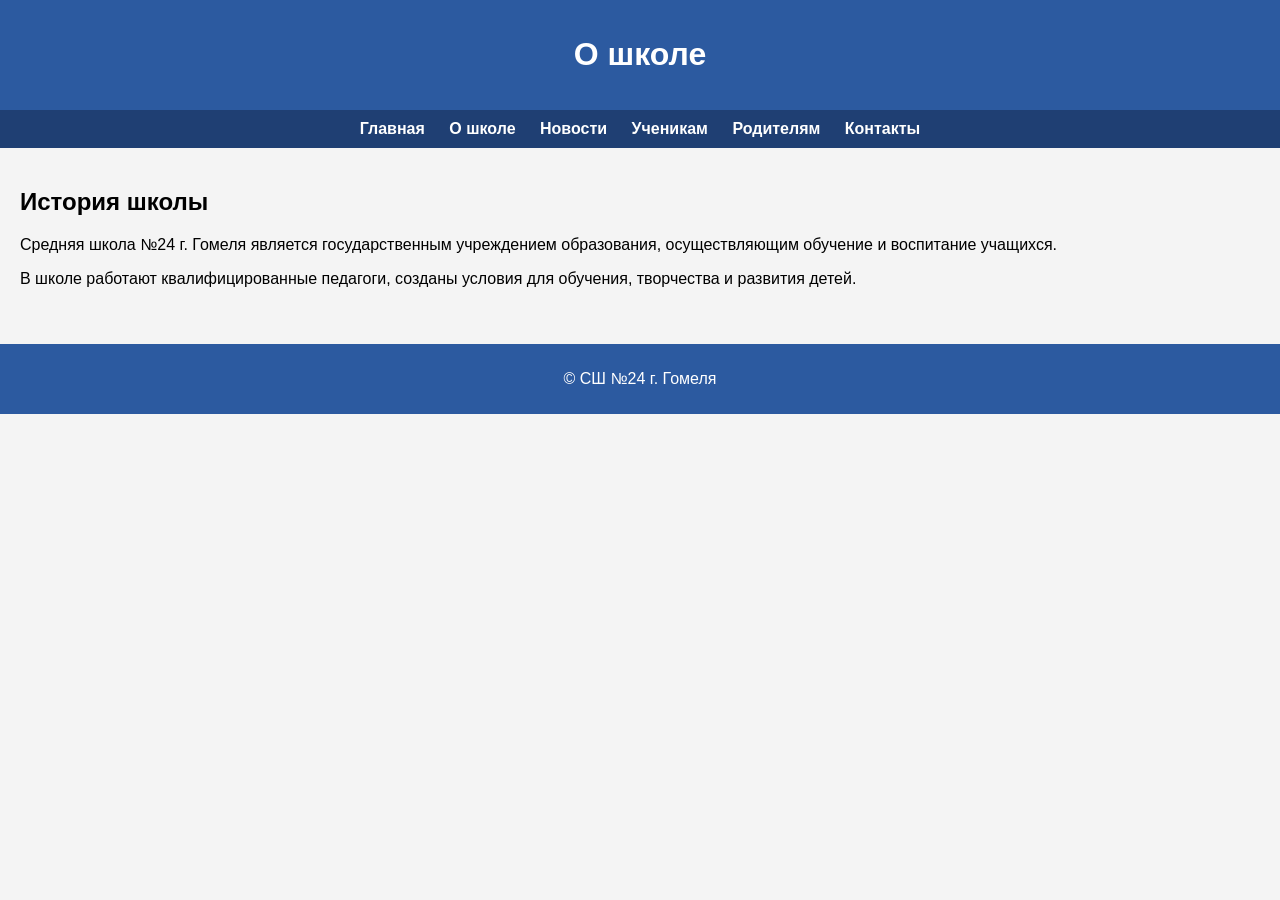
==== about.html @ 945639e1 "first commit" ====
<!DOCTYPE html>
<html>

<head>
<meta charset="UTF-8">
<title>О школе</title>
<link rel="stylesheet" href="style.css">
</head>

<body>

<header>
<h1>О школе</h1>
</header>

<nav>
<a href="index.html">Главная</a>
<a href="about.html">О школе</a>
<a href="news.html">Новости</a>
<a href="students.html">Ученикам</a>
<a href="parents.html">Родителям</a>
<a href="contacts.html">Контакты</a>
</nav>

<div class="container">

<h2>История школы</h2>

<p>
Средняя школа №24 г. Гомеля является государственным учреждением
образования, осуществляющим обучение и воспитание учащихся.
</p>

<p>
В школе работают квалифицированные педагоги,
созданы условия для обучения, творчества и развития детей.
</p>

</div>

<footer>
<p>© СШ №24 г. Гомеля</p>
</footer>

</body>
</html>
---- style.css ----
body{
font-family: Arial, sans-serif;
margin:0;
background:#f4f4f4;
}

header{
background:#2c5aa0;
color:white;
padding:15px;
text-align:center;
}

nav{
background:#1f3f73;
padding:10px;
text-align:center;
}

nav a{
color:white;
margin:10px;
text-decoration:none;
font-weight:bold;
}

nav a:hover{
text-decoration:underline;
}

.container{
padding:20px;
}

footer{
background:#2c5aa0;
color:white;
text-align:center;
padding:10px;
margin-top:20px;
}
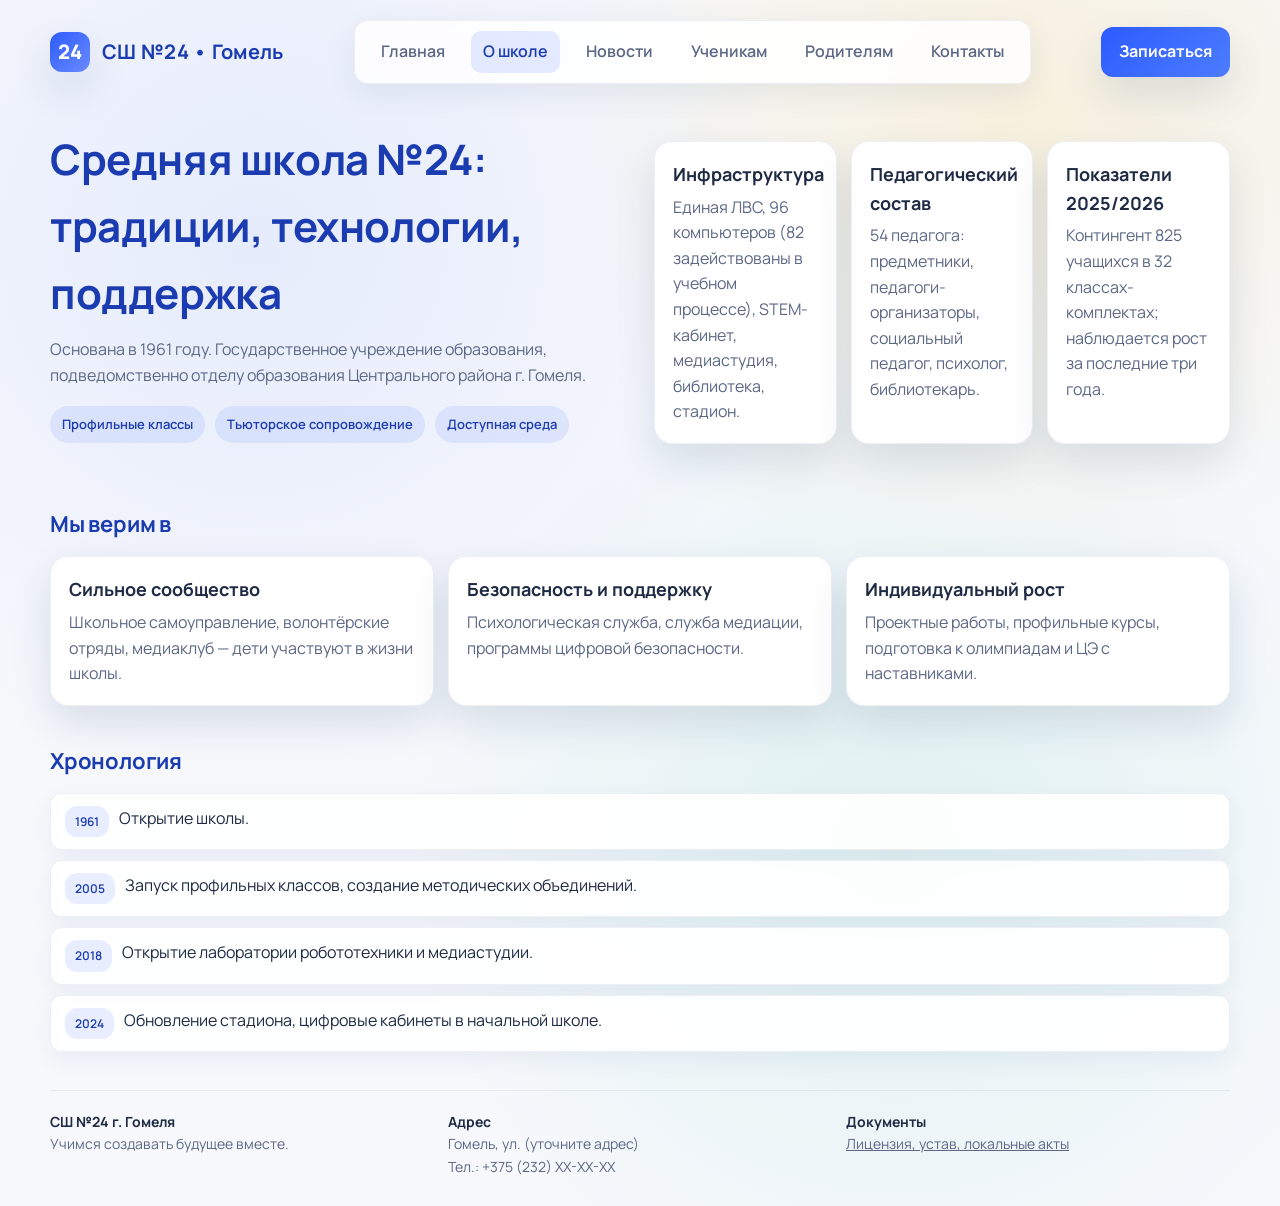
==== commit 73a59838: "Обновил контакты на главной" ====
--- a/about.html
+++ b/about.html
@@ -1,46 +1,95 @@
 <!DOCTYPE html>
-<html>
+<html lang="ru">
+<head>
+  <meta charset="UTF-8">
+  <title>О школе — СШ №24 г. Гомеля</title>
+  <link rel="stylesheet" href="style.css">
+</head>
+<body>
+<div class="page">
+  <div class="wrapper">
+    <div class="topbar">
+      <div class="brand">
+        <div class="emblem">24</div>
+        <span>СШ №24 • Гомель</span>
+      </div>
+      <nav class="nav">
+        <a href="index.html">Главная</a>
+        <a class="is-active" href="about.html">О школе</a>
+        <a href="news.html">Новости</a>
+        <a href="students.html">Ученикам</a>
+        <a href="parents.html">Родителям</a>
+        <a href="contacts.html">Контакты</a>
+      </nav>
+      <a class="cta" href="contacts.html">Записаться</a>
+    </div>
 
-<head>
-<meta charset="UTF-8">
-<title>О школе</title>
-<link rel="stylesheet" href="style.css">
-</head>
+    <section class="hero">
+      <div class="hero-text">
+        <h1>Средняя школа №24: традиции, технологии, поддержка</h1>
+        <p>Основана в 1961 году. Государственное учреждение образования, подведомственно отделу образования Центрального района г. Гомеля.</p>
+        <div class="hero-badges">
+          <span class="badge">Профильные классы</span>
+          <span class="badge">Тьюторское сопровождение</span>
+          <span class="badge">Доступная среда</span>
+        </div>
+      </div>
+      <div class="stat-cards">
+        <div class="card">
+          <h3>Инфраструктура</h3>
+          <p>Единая ЛВС, 96 компьютеров (82 задействованы в учебном процессе), STEM-кабинет, медиастудия, библиотека, стадион.</p>
+        </div>
+        <div class="card">
+          <h3>Педагогический состав</h3>
+          <p>54 педагога: предметники, педагоги-организаторы, социальный педагог, психолог, библиотекарь.</p>
+        </div>
+        <div class="card">
+          <h3>Показатели 2025/2026</h3>
+          <p>Контингент 825 учащихся в 32 классах-комплектах; наблюдается рост за последние три года.</p>
+        </div>
+      </div>
+    </section>
 
-<body>
+    <section class="section">
+      <div class="section-header">
+        <h2 class="section-title">Мы верим в</h2>
+      </div>
+      <div class="grid-3">
+        <div class="card">
+          <h3>Сильное сообщество</h3>
+          <p class="muted">Школьное самоуправление, волонтёрские отряды, медиаклуб — дети участвуют в жизни школы.</p>
+        </div>
+        <div class="card">
+          <h3>Безопасность и поддержку</h3>
+          <p class="muted">Психологическая служба, служба медиации, программы цифровой безопасности.</p>
+        </div>
+        <div class="card">
+          <h3>Индивидуальный рост</h3>
+          <p class="muted">Проектные работы, профильные курсы, подготовка к олимпиадам и ЦЭ с наставниками.</p>
+        </div>
+      </div>
+    </section>
 
-<header>
-<h1>О школе</h1>
-</header>
+    <section class="section">
+      <div class="section-header">
+        <h2 class="section-title">Хронология</h2>
+      </div>
+      <ul class="list">
+        <li><span class="tag">1961</span> <span>Открытие школы.</span></li>
+        <li><span class="tag">2005</span> <span>Запуск профильных классов, создание методических объединений.</span></li>
+        <li><span class="tag">2018</span> <span>Открытие лаборатории робототехники и медиастудии.</span></li>
+        <li><span class="tag">2024</span> <span>Обновление стадиона, цифровые кабинеты в начальной школе.</span></li>
+      </ul>
+    </section>
 
-<nav>
-<a href="index.html">Главная</a>
-<a href="about.html">О школе</a>
-<a href="news.html">Новости</a>
-<a href="students.html">Ученикам</a>
-<a href="parents.html">Родителям</a>
-<a href="contacts.html">Контакты</a>
-</nav>
-
-<div class="container">
-
-<h2>История школы</h2>
-
-<p>
-Средняя школа №24 г. Гомеля является государственным учреждением
-образования, осуществляющим обучение и воспитание учащихся.
-</p>
-
-<p>
-В школе работают квалифицированные педагоги,
-созданы условия для обучения, творчества и развития детей.
-</p>
-
+    <div class="footer">
+      <div class="row">
+        <div><strong>СШ №24 г. Гомеля</strong><br>Учимся создавать будущее вместе.</div>
+        <div><strong>Адрес</strong><br>Гомель, ул. (уточните адрес) <br>Тел.: +375 (232) ХХ-ХХ-ХХ</div>
+        <div><strong>Документы</strong><br><a href="parents.html">Лицензия, устав, локальные акты</a></div>
+      </div>
+    </div>
+  </div>
 </div>
-
-<footer>
-<p>© СШ №24 г. Гомеля</p>
-</footer>
-
 </body>
-</html>+</html>
--- a/style.css
+++ b/style.css
@@ -1,41 +1,305 @@
-body{
-font-family: Arial, sans-serif;
-margin:0;
-background:#f4f4f4;
-}
-
-header{
-background:#2c5aa0;
-color:white;
-padding:15px;
-text-align:center;
-}
-
-nav{
-background:#1f3f73;
-padding:10px;
-text-align:center;
-}
-
-nav a{
-color:white;
-margin:10px;
-text-decoration:none;
-font-weight:bold;
-}
-
-nav a:hover{
-text-decoration:underline;
-}
-
-.container{
-padding:20px;
-}
-
-footer{
-background:#2c5aa0;
-color:white;
-text-align:center;
-padding:10px;
-margin-top:20px;
-}+@import url('https://fonts.googleapis.com/css2?family=Manrope:wght@400;500;600;700&display=swap');
+
+* {
+  box-sizing: border-box;
+}
+
+:root {
+  --primary: #2d5bff;
+  --primary-dark: #1b3bb0;
+  --accent: #ffb703;
+  --text: #1f2a44;
+  --muted: #5b6785;
+  --card: #ffffff;
+  --bg: #f6f8fc;
+  --shadow: 0 18px 40px rgba(18, 46, 94, 0.12);
+  --radius: 18px;
+}
+
+body {
+  margin: 0;
+  font-family: 'Manrope', 'Segoe UI', sans-serif;
+  background: radial-gradient(circle at 20% 20%, rgba(45, 91, 255, 0.08), transparent 38%),
+              radial-gradient(circle at 80% 10%, rgba(255, 183, 3, 0.12), transparent 32%),
+              radial-gradient(circle at 70% 70%, rgba(28, 180, 146, 0.1), transparent 40%),
+              var(--bg);
+  color: var(--text);
+  line-height: 1.6;
+  min-height: 100vh;
+}
+
+a {
+  color: inherit;
+}
+
+.page {
+  position: relative;
+  overflow: hidden;
+}
+
+.wrapper {
+  width: min(1180px, 94vw);
+  margin: 0 auto;
+}
+
+.topbar {
+  display: flex;
+  align-items: center;
+  justify-content: space-between;
+  padding: 20px 0 10px;
+}
+
+.brand {
+  display: flex;
+  align-items: center;
+  gap: 12px;
+  font-weight: 700;
+  font-size: 20px;
+  letter-spacing: 0.3px;
+  color: var(--primary-dark);
+}
+
+.brand .emblem {
+  width: 40px;
+  height: 40px;
+  border-radius: 12px;
+  background: linear-gradient(135deg, var(--primary), #6a8bff);
+  display: grid;
+  place-items: center;
+  color: #fff;
+  font-weight: 800;
+  box-shadow: var(--shadow);
+}
+
+.nav {
+  display: flex;
+  align-items: center;
+  gap: 14px;
+  background: rgba(255, 255, 255, 0.85);
+  border: 1px solid rgba(33, 62, 119, 0.08);
+  padding: 10px 14px;
+  border-radius: 14px;
+  backdrop-filter: blur(8px);
+  box-shadow: 0 10px 30px rgba(18, 46, 94, 0.08);
+}
+
+.nav a {
+  text-decoration: none;
+  color: var(--muted);
+  font-weight: 600;
+  padding: 8px 12px;
+  border-radius: 10px;
+  transition: all 0.18s ease;
+}
+
+.nav a:hover,
+.nav a.is-active {
+  color: var(--primary-dark);
+  background: rgba(45, 91, 255, 0.12);
+}
+
+.cta {
+  display: inline-flex;
+  align-items: center;
+  gap: 8px;
+  padding: 12px 18px;
+  border-radius: 12px;
+  background: linear-gradient(135deg, var(--primary), #4c7dff);
+  color: #fff;
+  font-weight: 700;
+  text-decoration: none;
+  box-shadow: var(--shadow);
+  transition: transform 0.12s ease, box-shadow 0.12s ease;
+}
+
+.cta:hover {
+  transform: translateY(-1px);
+  box-shadow: 0 20px 45px rgba(18, 46, 94, 0.18);
+}
+
+.hero {
+  display: grid;
+  grid-template-columns: repeat(auto-fit, minmax(280px, 1fr));
+  gap: 28px;
+  padding: 32px 0 10px;
+  align-items: center;
+}
+
+.hero-text h1 {
+  margin: 0 0 10px;
+  font-size: clamp(28px, 4vw, 42px);
+  color: var(--primary-dark);
+  letter-spacing: -0.4px;
+}
+
+.hero-text p {
+  margin: 0 0 18px;
+  color: var(--muted);
+  font-size: 16px;
+}
+
+.hero-badges {
+  display: flex;
+  gap: 10px;
+  flex-wrap: wrap;
+  margin-bottom: 16px;
+}
+
+.badge {
+  padding: 8px 12px;
+  border-radius: 30px;
+  background: rgba(45, 91, 255, 0.1);
+  color: var(--primary-dark);
+  font-weight: 600;
+  font-size: 13px;
+}
+
+.stat-cards {
+  display: grid;
+  grid-template-columns: repeat(auto-fit, minmax(180px, 1fr));
+  gap: 14px;
+}
+
+.card {
+  background: var(--card);
+  border-radius: var(--radius);
+  padding: 18px;
+  box-shadow: var(--shadow);
+  border: 1px solid rgba(33, 62, 119, 0.08);
+}
+
+.card h3 {
+  margin: 0 0 6px;
+  font-size: 18px;
+}
+
+.card p {
+  margin: 0;
+  color: var(--muted);
+}
+
+.pill {
+  display: inline-flex;
+  align-items: center;
+  gap: 8px;
+  padding: 8px 12px;
+  border-radius: 14px;
+  background: rgba(0, 0, 0, 0.04);
+  color: var(--muted);
+  font-weight: 600;
+  font-size: 14px;
+}
+
+.section {
+  margin: 38px 0;
+}
+
+.section-header {
+  display: flex;
+  align-items: center;
+  justify-content: space-between;
+  gap: 12px;
+  margin-bottom: 14px;
+}
+
+.section-title {
+  margin: 0;
+  font-size: 22px;
+  color: var(--primary-dark);
+  letter-spacing: -0.2px;
+}
+
+.muted {
+  color: var(--muted);
+}
+
+.grid-3 {
+  display: grid;
+  grid-template-columns: repeat(auto-fit, minmax(260px, 1fr));
+  gap: 14px;
+}
+
+.list {
+  padding: 0;
+  margin: 0;
+  list-style: none;
+  display: grid;
+  gap: 10px;
+}
+
+.list li {
+  display: flex;
+  align-items: flex-start;
+  gap: 10px;
+  padding: 12px 14px;
+  background: rgba(255, 255, 255, 0.9);
+  border: 1px solid rgba(33, 62, 119, 0.08);
+  border-radius: 12px;
+  box-shadow: 0 8px 24px rgba(18, 46, 94, 0.06);
+}
+
+.tag {
+  display: inline-block;
+  padding: 6px 10px;
+  border-radius: 12px;
+  background: rgba(45, 91, 255, 0.1);
+  color: var(--primary-dark);
+  font-weight: 600;
+  font-size: 12px;
+}
+
+.news-card {
+  display: grid;
+  gap: 8px;
+}
+
+.news-card .date {
+  font-size: 13px;
+  color: var(--muted);
+}
+
+.news-card h4 {
+  margin: 0;
+  font-size: 18px;
+  color: var(--text);
+}
+
+.two-col {
+  display: grid;
+  grid-template-columns: repeat(auto-fit, minmax(260px, 1fr));
+  gap: 18px;
+}
+
+.footer {
+  margin-top: 32px;
+  padding: 20px 0 28px;
+  border-top: 1px solid rgba(33, 62, 119, 0.08);
+  color: var(--muted);
+  font-size: 14px;
+}
+
+.footer .row {
+  display: grid;
+  grid-template-columns: repeat(auto-fit, minmax(240px, 1fr));
+  gap: 14px;
+}
+
+.footer strong {
+  color: var(--text);
+}
+
+@media (max-width: 640px) {
+  .nav {
+    flex-wrap: wrap;
+    justify-content: center;
+  }
+  .topbar {
+    flex-direction: column;
+    align-items: flex-start;
+    gap: 10px;
+  }
+  .cta {
+    width: 100%;
+    justify-content: center;
+  }
+}
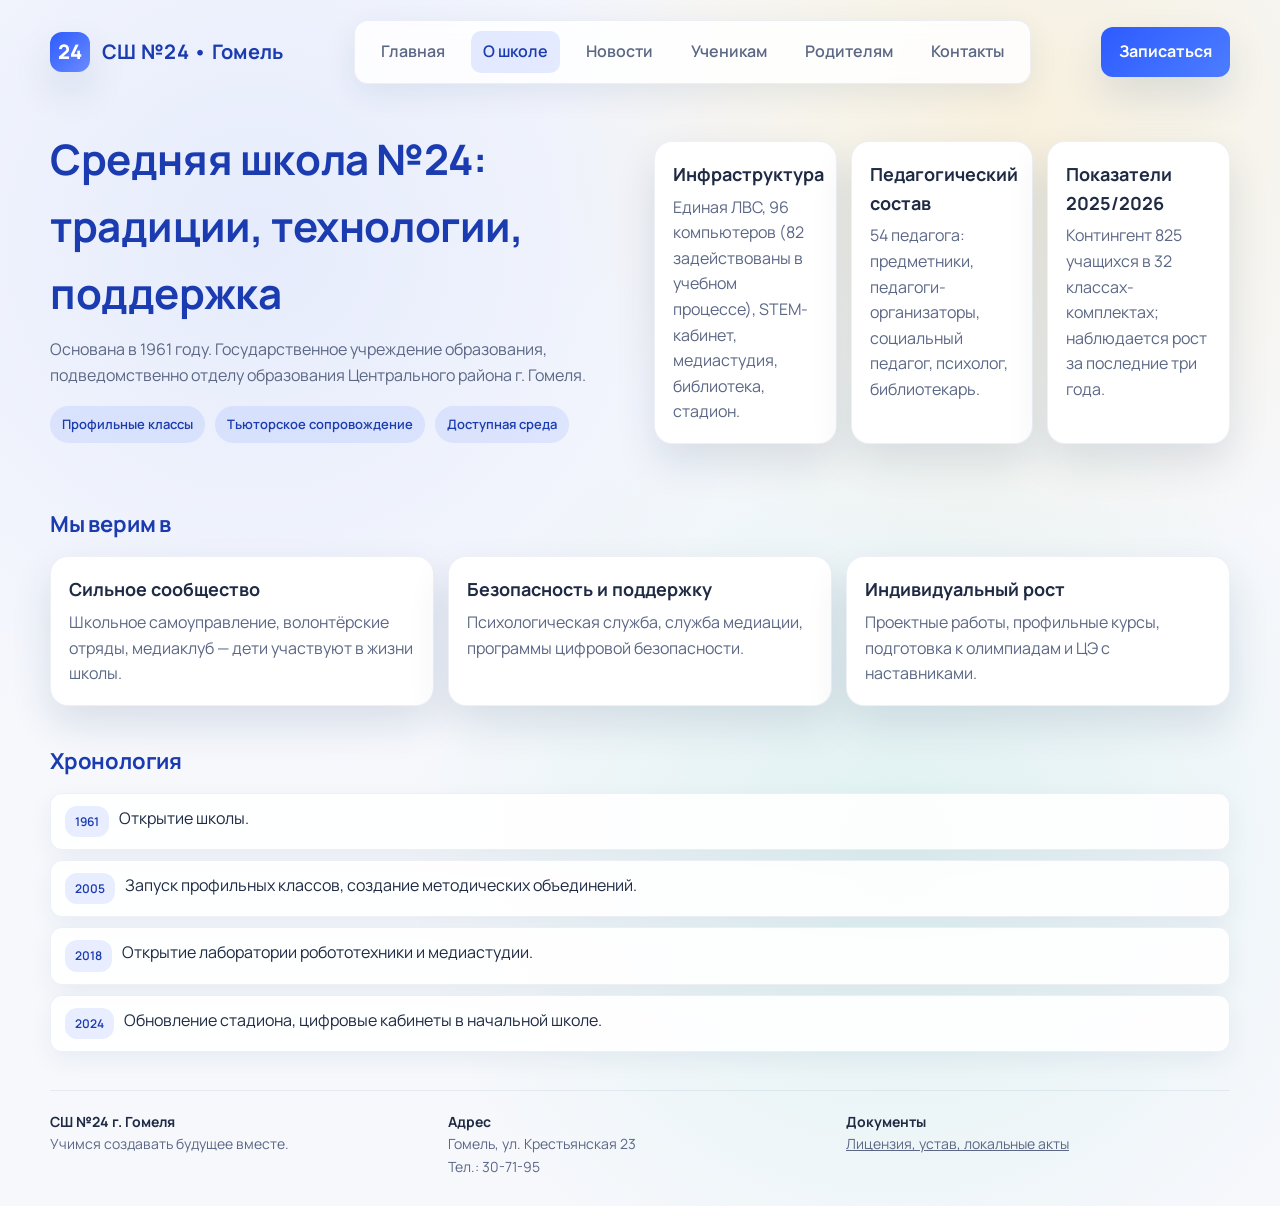
==== commit 07bb5b51: "Обновил контакты на главной" ====
--- a/about.html
+++ b/about.html
@@ -85,7 +85,7 @@
     <div class="footer">
       <div class="row">
         <div><strong>СШ №24 г. Гомеля</strong><br>Учимся создавать будущее вместе.</div>
-        <div><strong>Адрес</strong><br>Гомель, ул. (уточните адрес) <br>Тел.: +375 (232) ХХ-ХХ-ХХ</div>
+        <div><strong>Адрес</strong><br>Гомель, ул. Крестьянская 23 <br>Тел.: 30-71-95</div>
         <div><strong>Документы</strong><br><a href="parents.html">Лицензия, устав, локальные акты</a></div>
       </div>
     </div>
